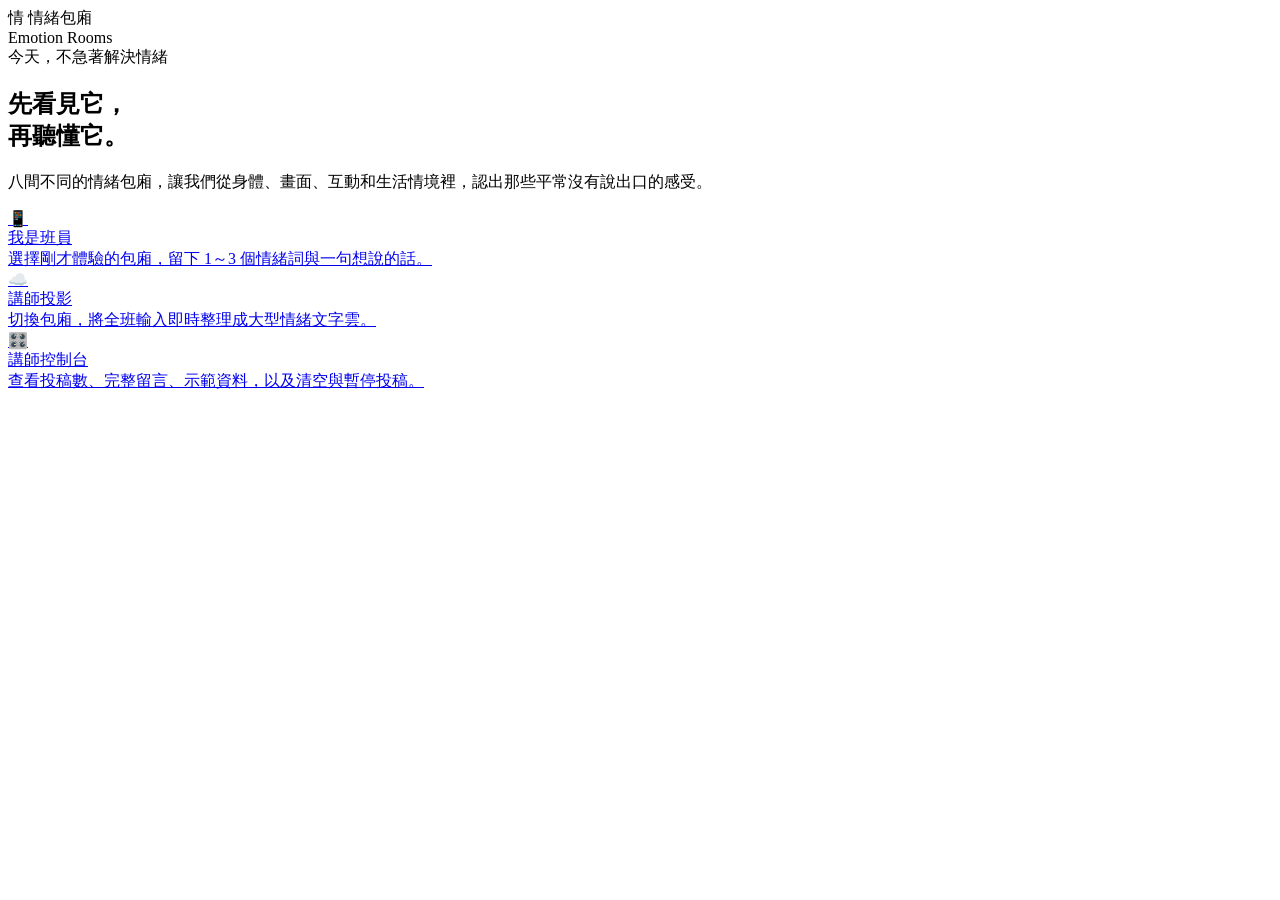
==== index.html @ e857b36b "Add emotion rooms landing page" ====
<!doctype html>
<html lang="zh-Hant">
<head>
  <meta charset="utf-8"><meta name="viewport" content="width=device-width,initial-scale=1">
  <title>情緒包廂｜Emotion Rooms</title>
  <link rel="stylesheet" href="css/style.css">
</head>
<body>
  <main class="shell">
    <div class="topbar"><div class="brand"><span class="brand-mark">情</span> 情緒包廂</div><span class="small-note">Emotion Rooms</span></div>
    <section class="hero">
      <div class="eyebrow">今天，不急著解決情緒</div>
      <h1>先看見它，<br>再聽懂它。</h1>
      <p class="lead">八間不同的情緒包廂，讓我們從身體、畫面、互動和生活情境裡，認出那些平常沒有說出口的感受。</p>
      <div class="entry-grid">
        <a class="entry-card" href="student.html"><div class="entry-icon">📱</div><div class="entry-title">我是班員</div><div class="entry-desc">選擇剛才體驗的包廂，留下 1～3 個情緒詞與一句想說的話。</div></a>
        <a class="entry-card" href="display.html"><div class="entry-icon">☁️</div><div class="entry-title">講師投影</div><div class="entry-desc">切換包廂，將全班輸入即時整理成大型情緒文字雲。</div></a>
        <a class="entry-card" href="admin.html"><div class="entry-icon">🎛️</div><div class="entry-title">講師控制台</div><div class="entry-desc">查看投稿數、完整留言、示範資料，以及清空與暫停投稿。</div></a>
      </div>
    </section>
  </main>
</body>
</html>
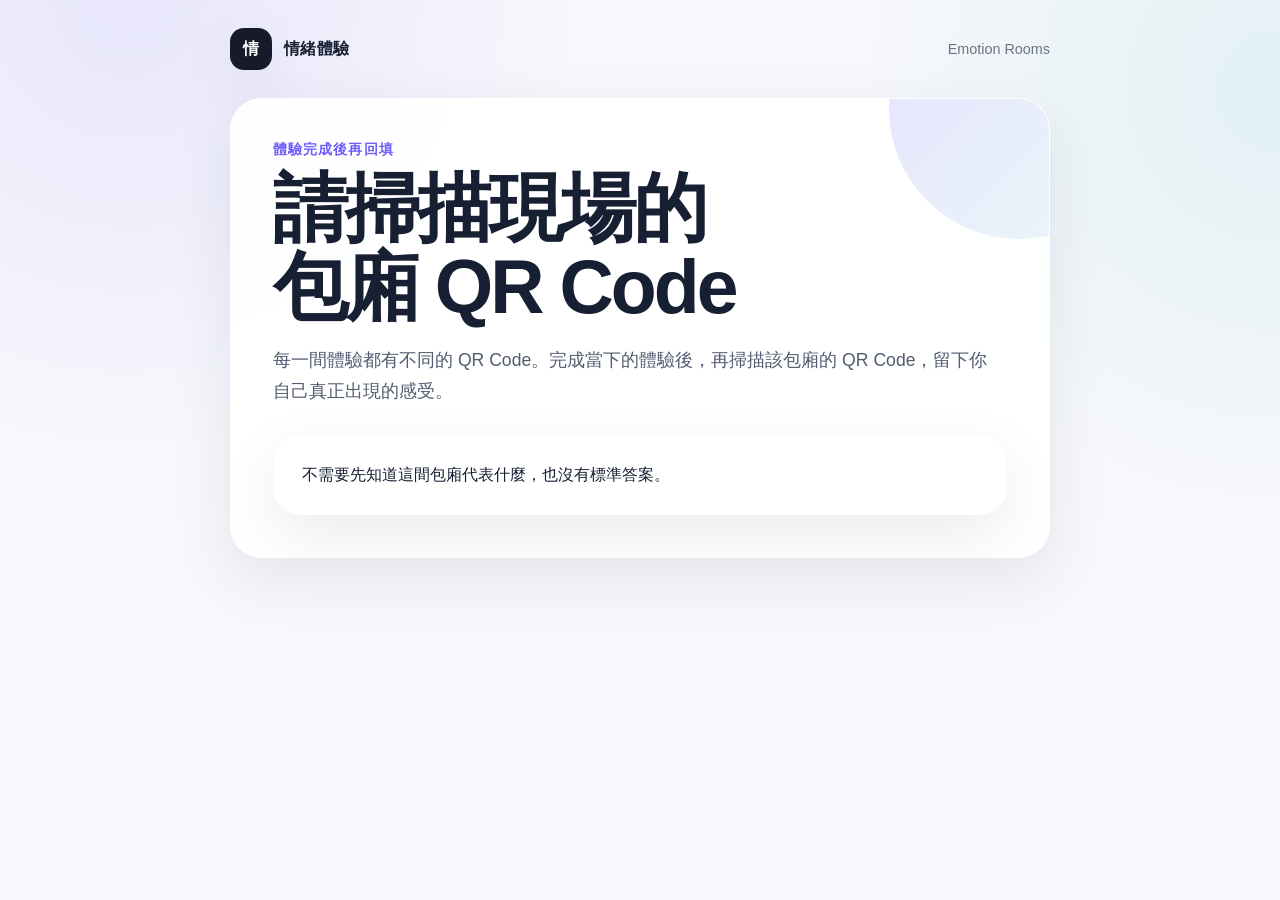
==== commit cfdfb855: "Hide lecturer routes from public landing page" ====
--- a/index.html
+++ b/index.html
@@ -2,20 +2,18 @@
 <html lang="zh-Hant">
 <head>
   <meta charset="utf-8"><meta name="viewport" content="width=device-width,initial-scale=1">
-  <title>情緒包廂｜Emotion Rooms</title>
+  <title>情緒體驗</title>
   <link rel="stylesheet" href="css/style.css">
 </head>
 <body>
-  <main class="shell">
-    <div class="topbar"><div class="brand"><span class="brand-mark">情</span> 情緒包廂</div><span class="small-note">Emotion Rooms</span></div>
+  <main class="shell" style="max-width:820px">
+    <div class="topbar"><div class="brand"><span class="brand-mark">情</span> 情緒體驗</div><span class="small-note">Emotion Rooms</span></div>
     <section class="hero">
-      <div class="eyebrow">今天，不急著解決情緒</div>
-      <h1>先看見它，<br>再聽懂它。</h1>
-      <p class="lead">八間不同的情緒包廂，讓我們從身體、畫面、互動和生活情境裡，認出那些平常沒有說出口的感受。</p>
-      <div class="entry-grid">
-        <a class="entry-card" href="student.html"><div class="entry-icon">📱</div><div class="entry-title">我是班員</div><div class="entry-desc">選擇剛才體驗的包廂，留下 1～3 個情緒詞與一句想說的話。</div></a>
-        <a class="entry-card" href="display.html"><div class="entry-icon">☁️</div><div class="entry-title">講師投影</div><div class="entry-desc">切換包廂，將全班輸入即時整理成大型情緒文字雲。</div></a>
-        <a class="entry-card" href="admin.html"><div class="entry-icon">🎛️</div><div class="entry-title">講師控制台</div><div class="entry-desc">查看投稿數、完整留言、示範資料，以及清空與暫停投稿。</div></a>
+      <div class="eyebrow">體驗完成後再回填</div>
+      <h1>請掃描現場的<br>包廂 QR Code</h1>
+      <p class="lead">每一間體驗都有不同的 QR Code。完成當下的體驗後，再掃描該包廂的 QR Code，留下你自己真正出現的感受。</p>
+      <div class="panel" style="margin-top:28px">
+        <p style="margin:0">不需要先知道這間包廂代表什麼，也沒有標準答案。</p>
       </div>
     </section>
   </main>
--- a/css/style.css
+++ b/css/style.css
@@ -0,0 +1,106 @@
+:root {
+  --bg: #f7f8fc;
+  --surface: rgba(255,255,255,.92);
+  --text: #172033;
+  --muted: #6b7280;
+  --line: #e7e9f1;
+  --accent: #6d5dfc;
+  --accent-soft: #efedff;
+  --shadow: 0 20px 60px rgba(30, 41, 59, .09);
+}
+* { box-sizing: border-box; }
+html { min-height: 100%; background: var(--bg); }
+body {
+  margin: 0; min-height: 100vh; color: var(--text);
+  font-family: -apple-system, BlinkMacSystemFont, "Segoe UI", "Noto Sans TC", "PingFang TC", sans-serif;
+  background:
+    radial-gradient(circle at 10% 0%, rgba(109,93,252,.11), transparent 31%),
+    radial-gradient(circle at 100% 10%, rgba(14,165,164,.09), transparent 28%), var(--bg);
+}
+a { color: inherit; text-decoration: none; }
+button, input, textarea { font: inherit; }
+button { cursor: pointer; }
+.shell { width: min(1120px, calc(100% - 32px)); margin: 0 auto; padding: 28px 0 56px; }
+.topbar { display:flex; align-items:center; justify-content:space-between; gap:16px; margin-bottom:28px; }
+.brand { display:flex; align-items:center; gap:12px; font-weight:900; letter-spacing:.02em; }
+.brand-mark { width:42px; height:42px; border-radius:14px; display:grid; place-items:center; background:#171a2b; color:#fff; box-shadow:var(--shadow); }
+.small-note { color:var(--muted); font-size:.9rem; }
+.hero { padding:42px; border:1px solid rgba(255,255,255,.8); border-radius:32px; background:var(--surface); box-shadow:var(--shadow); overflow:hidden; position:relative; }
+.hero:after { content:""; position:absolute; width:260px; height:260px; right:-100px; top:-120px; border-radius:50%; background:linear-gradient(135deg, rgba(109,93,252,.18), rgba(14,165,164,.08)); }
+.eyebrow { color:var(--accent); font-weight:800; letter-spacing:.08em; font-size:.85rem; }
+h1 { font-size:clamp(2.25rem, 6vw, 4.7rem); line-height:1.05; margin:10px 0 16px; letter-spacing:-.04em; }
+h2 { margin:0; }
+.lead { max-width:720px; color:#525c70; font-size:1.1rem; line-height:1.8; }
+.entry-grid { display:grid; grid-template-columns:repeat(3,1fr); gap:16px; margin-top:28px; }
+.entry-card { padding:24px; border-radius:24px; background:#fff; border:1px solid var(--line); transition:.2s ease; min-height:158px; }
+.entry-card:hover { transform:translateY(-3px); box-shadow:0 16px 36px rgba(30,41,59,.08); border-color:#d6d3ff; }
+.entry-icon { font-size:2rem; margin-bottom:18px; }
+.entry-title { font-weight:900; font-size:1.12rem; }
+.entry-desc { color:var(--muted); margin-top:7px; line-height:1.5; font-size:.92rem; }
+.panel { background:var(--surface); border:1px solid rgba(255,255,255,.85); box-shadow:var(--shadow); border-radius:28px; padding:28px; }
+.room-grid { display:grid; grid-template-columns:repeat(4,1fr); gap:14px; }
+.room-card { position:relative; text-align:left; padding:20px; min-height:150px; border-radius:22px; border:1px solid var(--line); background:#fff; transition:.18s ease; overflow:hidden; }
+.room-card:hover { transform:translateY(-2px); box-shadow:0 14px 30px rgba(30,41,59,.08); }
+.room-card.active { border-color:var(--room-accent); box-shadow:0 0 0 3px color-mix(in srgb, var(--room-accent) 16%, transparent); }
+.room-card .emoji { font-size:2rem; }
+.room-card .num { position:absolute; top:15px; right:15px; color:#9aa1b1; font-size:.78rem; font-weight:800; }
+.room-card .name { font-weight:900; margin-top:13px; }
+.room-card .subtitle { color:var(--muted); font-size:.86rem; margin-top:5px; line-height:1.45; }
+.back-link { display:inline-flex; gap:7px; align-items:center; color:var(--muted); font-weight:700; font-size:.92rem; }
+.room-head { display:flex; align-items:flex-start; gap:18px; padding:24px; border-radius:24px; background:var(--room-soft, var(--accent-soft)); margin:20px 0; }
+.room-head .emoji { font-size:3rem; }
+.room-head h2 { font-size:1.65rem; }
+.room-head p { color:#586174; line-height:1.6; margin:.5rem 0 0; }
+.form-label { display:block; font-weight:900; margin:22px 0 10px; }
+.word-row { display:grid; grid-template-columns:repeat(3,1fr); gap:10px; }
+.input, textarea { width:100%; border:1px solid #dfe3ec; border-radius:16px; background:#fff; color:var(--text); padding:14px 15px; outline:none; transition:.15s; }
+.input:focus, textarea:focus { border-color:var(--room-accent, var(--accent)); box-shadow:0 0 0 3px color-mix(in srgb, var(--room-accent, var(--accent)) 12%, transparent); }
+textarea { min-height:110px; resize:vertical; }
+.chips { display:flex; flex-wrap:wrap; gap:8px; margin-top:10px; }
+.chip { border:1px solid #dfe3ec; border-radius:999px; padding:8px 12px; background:#fff; color:#4b5563; font-size:.88rem; }
+.chip:hover { border-color:var(--room-accent, var(--accent)); color:var(--room-accent, var(--accent)); }
+.btn { border:0; border-radius:16px; padding:13px 18px; font-weight:900; background:#171a2b; color:#fff; }
+.btn.primary { background:var(--room-accent, var(--accent)); }
+.btn.soft { background:#eef0f5; color:#343b4d; }
+.btn.danger { background:#fff0f0; color:#c93434; }
+.btn-row { display:flex; gap:10px; flex-wrap:wrap; margin-top:22px; }
+.success { display:none; text-align:center; padding:42px 20px; }
+.success.show { display:block; }
+.success .big { font-size:3.4rem; }
+.success h2 { margin:14px 0 8px; }
+.success p { color:var(--muted); }
+.alert { padding:12px 14px; border-radius:14px; background:#fff6e7; color:#8a5b10; font-size:.9rem; margin:14px 0; }
+.display-shell { min-height:100vh; display:flex; flex-direction:column; padding:18px 24px 24px; background:#0d1020; color:#fff; }
+.display-toolbar { display:flex; align-items:center; gap:12px; justify-content:space-between; flex-wrap:wrap; }
+.display-brand { font-weight:900; }
+.room-tabs { display:flex; gap:8px; flex-wrap:wrap; }
+.room-tab { border:1px solid rgba(255,255,255,.13); color:#c7cada; background:rgba(255,255,255,.06); border-radius:999px; padding:8px 12px; }
+.room-tab.active { background:#fff; color:#111827; }
+.cloud-stage { flex:1; min-height:600px; display:flex; flex-direction:column; align-items:center; justify-content:center; padding:36px; overflow:hidden; }
+.cloud-title { text-align:center; margin-bottom:26px; }
+.cloud-title .emoji { font-size:2.8rem; }
+.cloud-title h1 { font-size:clamp(2.3rem, 5vw, 4.2rem); margin:4px 0 4px; }
+.cloud-title p { color:#969db5; margin:0; }
+.word-cloud { width:min(1250px, 96vw); display:flex; flex-wrap:wrap; align-items:center; justify-content:center; align-content:center; gap:10px 20px; padding:26px; min-height:340px; }
+.cloud-word { display:inline-block; line-height:1; font-weight:900; letter-spacing:-.03em; transition:.35s ease; text-shadow:0 8px 28px rgba(0,0,0,.15); }
+.cloud-empty { color:#7f879f; text-align:center; line-height:1.8; }
+.display-footer { display:flex; align-items:center; justify-content:space-between; color:#868da5; font-size:.85rem; }
+.stat-grid { display:grid; grid-template-columns:repeat(4,1fr); gap:12px; }
+.stat-card { border:1px solid var(--line); border-radius:18px; padding:16px; background:#fff; }
+.stat-card .count { font-size:1.8rem; font-weight:950; margin-top:5px; }
+.admin-grid { display:grid; grid-template-columns:1.25fr .75fr; gap:18px; margin-top:18px; }
+.submission-list { display:flex; flex-direction:column; gap:10px; max-height:560px; overflow:auto; }
+.submission { border:1px solid var(--line); border-radius:16px; padding:13px 14px; background:#fff; }
+.submission .meta { color:#8a91a2; font-size:.78rem; margin-bottom:6px; }
+.submission .words { font-weight:900; }
+.submission .comment { color:#5d6679; margin-top:5px; line-height:1.5; }
+@media (max-width: 850px) {
+  .entry-grid { grid-template-columns:1fr; }
+  .room-grid { grid-template-columns:repeat(2,1fr); }
+  .word-row { grid-template-columns:1fr; }
+  .hero { padding:28px 22px; border-radius:24px; }
+  .admin-grid { grid-template-columns:1fr; }
+  .stat-grid { grid-template-columns:repeat(2,1fr); }
+  .display-shell { padding:14px; }
+  .cloud-stage { padding:20px 4px; min-height:520px; }
+}
